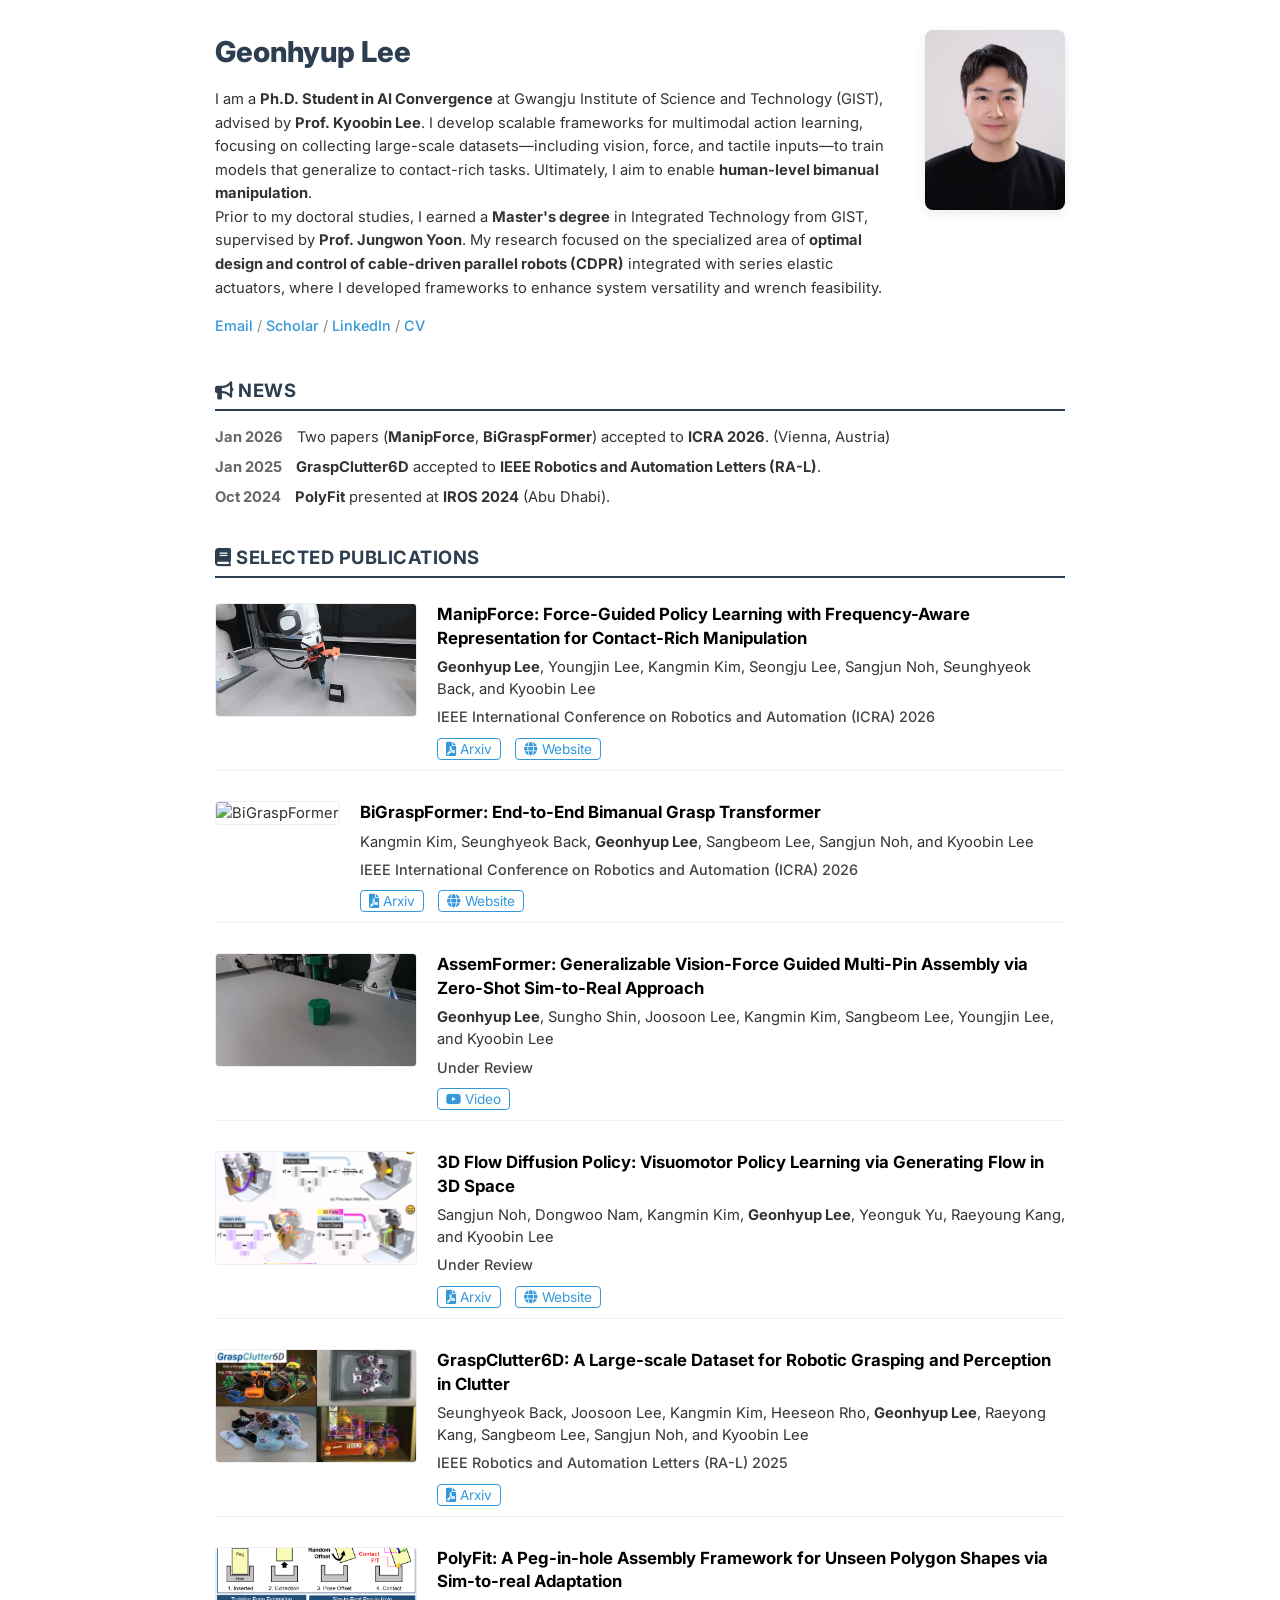
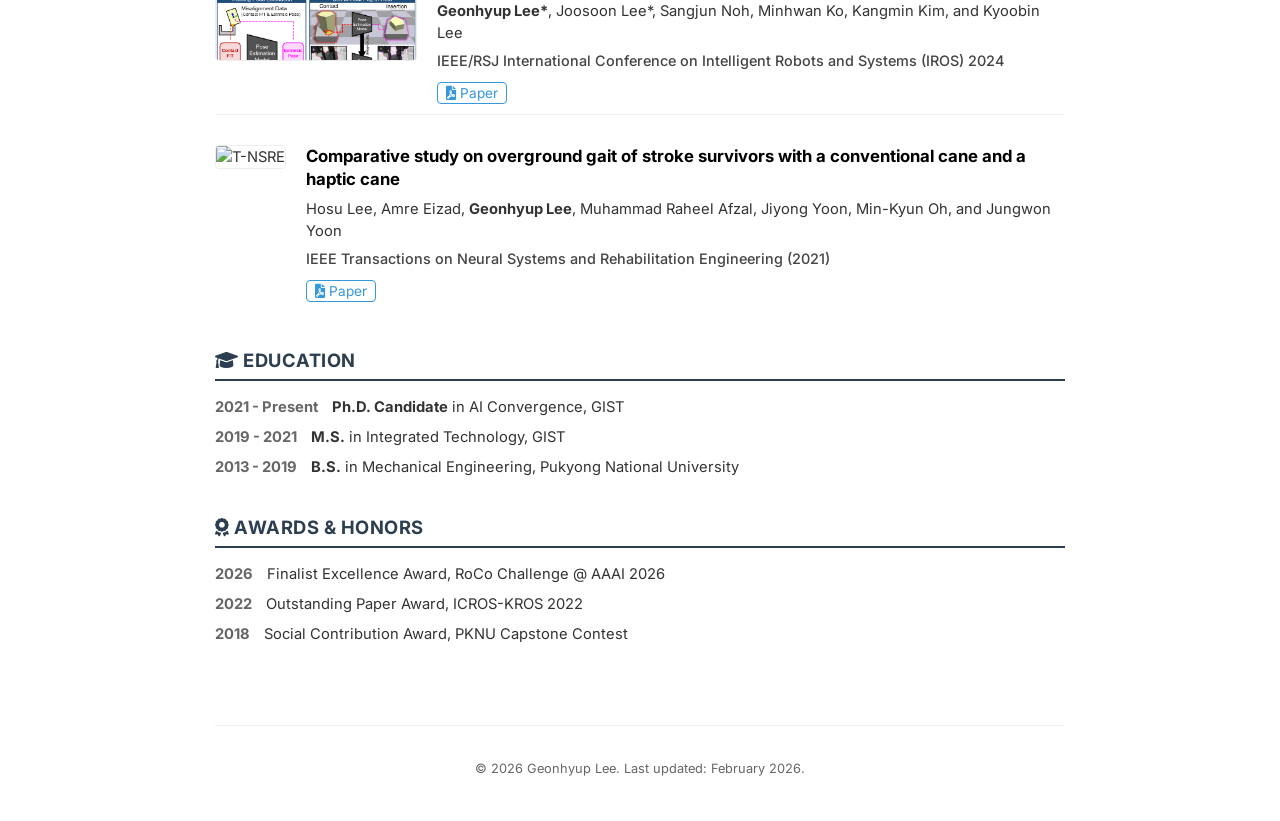
==== index.html @ b57c3291 "Restore PolyFit and correctly add T-NSRE publication" ====
<!DOCTYPE html>
<html lang="ko">

<head>
    <meta charset="UTF-8">
    <meta name="viewport" content="width=device-width, initial-scale=1.0">
    <title>Geonhyup Lee | Ph.D. Student in AI Convergence</title>
    <link rel="stylesheet" href="style.css">
    <link href="https://fonts.googleapis.com/css2?family=Inter:wght@400;500;700;800&display=swap" rel="stylesheet">
    <link rel="stylesheet" href="https://cdnjs.cloudflare.com/ajax/libs/font-awesome/6.0.0/css/all.min.css">
</head>

<body>

    <div class="container">
        <!-- Hero Section -->
        <section class="hero-section">
            <div class="hero-content">
                <h1>Geonhyup Lee</h1>
                <p class="hero-text">
                    I am a <strong>Ph.D. Student in AI Convergence</strong> at Gwangju Institute of Science and
                    Technology (GIST), advised by <strong>Prof. Kyoobin Lee</strong>. I develop scalable frameworks for
                    multimodal action learning, focusing on collecting large-scale datasets—including vision, force, and
                    tactile inputs—to train models that generalize to contact-rich tasks. Ultimately, I aim to enable
                    <strong>human-level bimanual manipulation</strong>.
                </p>
                <p class="hero-text">
                    Prior to my doctoral studies, I earned a <strong>Master's degree</strong> in Integrated Technology
                    from
                    GIST, supervised by <strong>Prof. Jungwon Yoon</strong>. My research focused on the specialized area
                    of <strong>optimal design and control of cable-driven parallel robots (CDPR)</strong> integrated
                    with
                    series elastic actuators, where I developed frameworks to enhance system versatility and wrench
                    feasibility.
                </p>

                <div class="social-links">
                    <a href="mailto:lghjayly@gm.gist.ac.kr">Email</a> /
                    <a href="https://scholar.google.co.kr/citations?user=m7CNdK0AAAAJ" target="_blank">Scholar</a> /
                    <a href="https://www.linkedin.com/in/geonhyup-lee-472a851a5/" target="_blank">LinkedIn</a> /
                    <a href="https://drive.google.com/file/d/1z7LOgZcPQGG_15mgJxErj-S3e8myndfP/view?usp=sharing"
                        target="_blank">CV</a>
                </div>
            </div>
            <div class="hero-img">
                <img src="figure/photo.jpg" alt="Geonhyup Lee" onerror="this.src='https://via.placeholder.com/180'">
            </div>
        </section>

        <!-- News -->
        <section id="news">
            <h3><i class="fas fa-bullhorn"></i> News</h3>
            <ul class="news-list">
                <li><span>Jan 2026</span> Two papers (<strong>ManipForce</strong>, <strong>BiGraspFormer</strong>)
                    accepted to <strong>ICRA 2026</strong>. (Vienna, Austria)</li>
                <li><span>Jan 2025</span> <strong>GraspClutter6D</strong> accepted to <strong>IEEE Robotics and
                        Automation Letters (RA-L)</strong>.</li>
                <li><span>Oct 2024</span> <strong>PolyFit</strong> presented at <strong>IROS 2024</strong> (Abu Dhabi).
                </li>
            </ul>
        </section>

        <!-- Publications -->
        <section id="publications">
            <h3><i class="fas fa-book"></i> Selected Publications</h3>

            <!-- ManipForce (ICRA 2026) -->
            <div class="pub-card">
                <div class="pub-teaser"><img src="figure/manipforce.gif" alt="ManipForce">
                </div>
                <div class="pub-info">
                    <div class="pub-title">ManipForce: Force-Guided Policy Learning with Frequency-Aware Representation
                        for Contact-Rich Manipulation</div>
                    <div class="pub-authors"><strong>Geonhyup Lee</strong>, Youngjin Lee, Kangmin Kim, Seongju Lee,
                        Sangjun Noh, Seunghyeok Back, and Kyoobin Lee</div>
                    <div class="pub-venue">IEEE International Conference on Robotics and Automation (ICRA) 2026</div>
                    <div class="pub-links">
                        <a href="https://arxiv.org/abs/2509.19047" target="_blank"><i class="fas fa-file-pdf"></i>
                            Arxiv</a>
                        <a href="https://sites.google.com/view/manipforce/" target="_blank"><i class="fas fa-globe"></i>
                            Website</a>
                    </div>
                </div>
            </div>

            <!-- BiGraspFormer (ICRA 2026) -->
            <div class="pub-card">
                <div class="pub-teaser"><img src="figure/bigraspformer.gif" alt="BiGraspFormer"></div>
                <div class="pub-info">
                    <div class="pub-title">BiGraspFormer: End-to-End Bimanual Grasp Transformer</div>
                    <div class="pub-authors">Kangmin Kim, Seunghyeok Back, <strong>Geonhyup Lee</strong>, Sangbeom Lee,
                        Sangjun Noh, and Kyoobin Lee</div>
                    <div class="pub-venue">IEEE International Conference on Robotics and Automation (ICRA) 2026</div>
                    <div class="pub-links">
                        <a href="https://arxiv.org/pdf/2509.19142" target="_blank"><i class="fas fa-file-pdf"></i>
                            Arxiv</a>
                        <a href="https://sites.google.com/view/bigraspformer" target="_blank"><i
                                class="fas fa-globe"></i> Website</a>
                    </div>
                </div>
            </div>

            <!-- AssemFormer (Under Review) -->
            <div class="pub-card">
                <div class="pub-teaser"><img src="figure/assemformer.gif" alt="AssemFormer"></div>
                <div class="pub-info">
                    <div class="pub-title">AssemFormer: Generalizable Vision-Force Guided Multi-Pin Assembly via
                        Zero-Shot Sim-to-Real Approach</div>
                    <div class="pub-authors"><strong>Geonhyup Lee</strong>, Sungho Shin, Joosoon Lee, Kangmin Kim,
                        Sangbeom Lee, Youngjin Lee, and Kyoobin Lee</div>
                    <div class="pub-venue">Under Review</div>
                    <div class="pub-links"><a href="https://youtu.be/ONNxIl9NiPQ" target="_blank"><i
                                class="fab fa-youtube"></i> Video</a></div>
                </div>
            </div>

            <!-- 3D Flow Diffusion Policy -->
            <div class="pub-card">
                <div class="pub-teaser"><img src='figure/3dfdp.png' alt="3D Flow Diffusion Policy">
                </div>
                <div class="pub-info">
                    <div class="pub-title">3D Flow Diffusion Policy: Visuomotor Policy Learning via Generating Flow in
                        3D Space</div>
                    <div class="pub-authors">Sangjun Noh, Dongwoo Nam, Kangmin Kim, <strong>Geonhyup Lee</strong>,
                        Yeonguk Yu, Raeyoung Kang, and Kyoobin Lee</div>
                    <div class="pub-venue">Under Review</div>
                    <div class="pub-links">
                        <a href="https://arxiv.org/abs/2509.18676" target="_blank"><i class="fas fa-file-pdf"></i>
                            Arxiv</a>
                        <a href="https://sites.google.com/view/3dfdp/home" target="_blank"><i class="fas fa-globe"></i>
                            Website</a>
                    </div>
                </div>
            </div>

            <!-- GraspClutter6D (RA-L 2025) -->
            <div class="pub-card">
                <div class="pub-teaser"><img src="figure/graspclutter6d.png" alt="GraspClutter6D"></div>
                <div class="pub-info">
                    <div class="pub-title">GraspClutter6D: A Large-scale Dataset for Robotic Grasping and Perception in
                        Clutter</div>
                    <div class="pub-authors">Seunghyeok Back, Joosoon Lee, Kangmin Kim, Heeseon Rho, <strong>Geonhyup
                            Lee</strong>, Raeyong Kang, Sangbeom Lee, Sangjun Noh, and Kyoobin Lee</div>
                    <div class="pub-venue">IEEE Robotics and Automation Letters (RA-L) 2025</div>
                    <div class="pub-links"><a href="https://arxiv.org/pdf/2504.06866" target="_blank"><i
                                class="fas fa-file-pdf"></i> Arxiv</a></div>
                </div>
            </div>

            <!-- PolyFit (IROS 2024) -->
            <div class="pub-card">
                <div class="pub-teaser"><img src="figure/polyfit.png" alt="PolyFit"></div>
                <div class="pub-info">
                    <div class="pub-title">PolyFit: A Peg-in-hole Assembly Framework for Unseen Polygon Shapes via
                        Sim-to-real Adaptation</div>
                    <div class="pub-authors"><strong>Geonhyup Lee*</strong>, Joosoon Lee*, Sangjun Noh, Minhwan Ko,
                        Kangmin Kim, and Kyoobin Lee</div>
                    <div class="pub-venue">IEEE/RSJ International Conference on Intelligent Robots and Systems (IROS)
                        2024</div>
                    <div class="pub-links"><a href="https://ieeexplore.ieee.org/abstract/document/10802554"
                            target="_blank"><i class="fas fa-file-pdf"></i> Paper</a></div>
                </div>
            </div>

            <!-- T-NSRE (2021) -->
            <div class="pub-card">
                <div class="pub-teaser"><img src="figure/tnsre.png" alt="T-NSRE">
                </div>
                <div class="pub-info">
                    <div class="pub-title">Comparative study on overground gait of stroke survivors with a conventional
                        cane and a haptic cane</div>
                    <div class="pub-authors">Hosu Lee, Amre Eizad, <strong>Geonhyup Lee</strong>, Muhammad Raheel Afzal,
                        Jiyong Yoon, Min-Kyun Oh, and Jungwon Yoon</div>
                    <div class="pub-venue">IEEE Transactions on Neural Systems and Rehabilitation Engineering (2021)
                    </div>
                    <div class="pub-links"><a href="https://ieeexplore.ieee.org/abstract/document/9580779"
                            target="_blank"><i class="fas fa-file-pdf"></i> Paper</a></div>
                </div>
            </div>
        </section>

        <!-- Education -->
        <section id="education">
            <h3><i class="fas fa-graduation-cap"></i> Education</h3>
            <ul class="news-list">
                <li><span>2021 - Present</span> <strong>Ph.D. Candidate</strong> in AI Convergence, GIST</li>
                <li><span>2019 - 2021</span> <strong>M.S.</strong> in Integrated Technology, GIST</li>
                <li><span>2013 - 2019</span> <strong>B.S.</strong> in Mechanical Engineering, Pukyong National
                    University</li>
            </ul>
        </section>

        <!-- Awards -->
        <section id="awards">
            <h3><i class="fas fa-award"></i> Awards & Honors</h3>
            <ul class="news-list">
                <li><span>2026</span> Finalist Excellence Award, RoCo Challenge @ AAAI 2026</li>
                <li><span>2022</span> Outstanding Paper Award, ICROS-KROS 2022</li>
                <li><span>2018</span> Social Contribution Award, PKNU Capstone Contest</li>
            </ul>
        </section>

        <footer>
            <p>&copy; 2026 Geonhyup Lee. Last updated: February 2026.</p>
        </footer>
    </div>
</body>

</html>
---- style.css ----
/* 기본 변수 설정 */
:root {
    --primary-color: #2c3e50;
    --accent-color: #3498db;
    --text-main: #333333;
    --text-muted: #666666;
    --bg-light: #f8f9fa;
}

body {
    font-family: 'Inter', -apple-system, sans-serif;
    color: var(--text-main);
    line-height: 1.5;
    margin: 0;
    background-color: #fff;
    font-size: 0.92rem;
    /* 가독성을 위해 살짝 키움 */
}

.container {
    max-width: 850px;
    margin: 0 auto;
    padding: 30px 20px;
}

/* Hero Section: 텍스트 좌측, 사진 우측 */
.hero-section {
    display: flex;
    flex-direction: row;
    justify-content: space-between;
    align-items: flex-start;
    gap: 40px;
    margin-bottom: 40px;
}

.hero-content {
    flex: 1;
}

.hero-content h1 {
    font-size: 1.8rem;
    /* 타이틀 크기 복구 */
    font-weight: 800;
    margin: 0 0 15px 0;
    color: var(--primary-color);
}

.hero-text {
    font-size: 0.92rem;
    /* Shuran Song 교수님 페이지 스타일로 정갈하게 유지하되 조금 키움 */
    line-height: 1.6;
    color: var(--text-main);
    margin: 0;
}

.hero-img {
    flex-shrink: 0;
}

.hero-img img {
    width: 140px;
    /* 요청하신 대로 사진 사이즈 축소 */
    height: auto;
    border-radius: 8px;
    object-fit: cover;
    border: none;
    box-shadow: 0 4px 12px rgba(0, 0, 0, 0.08);
}

/* 모바일 대응 */
@media (max-width: 768px) {
    .hero-section {
        flex-direction: column-reverse;
        align-items: center;
        text-align: center;
    }

    .hero-img img {
        width: 120px;
    }
}

.social-links {
    margin-top: 15px;
    font-size: 0.9rem;
    color: #888;
}

.social-links a {
    text-decoration: none;
    color: var(--accent-color);
    font-weight: 500;
}

.social-links a:hover {
    text-decoration: underline;
}

/* Sections */
h3 {
    font-size: 1.15rem;
    border-bottom: 2px solid var(--primary-color);
    padding-bottom: 5px;
    margin-top: 35px;
    margin-bottom: 15px;
    color: var(--primary-color);
    text-transform: uppercase;
    letter-spacing: 0.5px;
}

.news-list {
    list-style: none;
    padding: 0;
}

.news-list li {
    margin-bottom: 8px;
}

.news-list li span {
    font-weight: 700;
    margin-right: 10px;
    color: var(--text-muted);
}

/* Publication Card */
.pub-card {
    display: flex;
    gap: 20px;
    margin-bottom: 20px;
    padding: 10px 0;
    border-bottom: 1px solid #f0f0f0;
}

.pub-card:last-child {
    border-bottom: none;
}

.pub-teaser img {
    width: 200px;
    height: 112px;
    /* 16:9 aspect ratio (200 * 9 / 16) */
    object-fit: cover;
    /* 이미지가 잘리더라도 영역을 채우도록 설정 */
    border-radius: 4px;
    border: 1px solid #eee;
}

.pub-info {
    flex: 1;
}

.pub-title {
    font-weight: 700;
    font-size: 1.05rem;
    /* 조금 더 키움 */
    color: #000;
    line-height: 1.4;
}

.pub-authors {
    margin: 6px 0;
    font-size: 0.92rem;
    /* 조금 더 키움 */
    color: var(--text-main);
}

.pub-venue {
    font-weight: 500;
    font-size: 0.9rem;
    /* 조금 더 키움 */
    color: #444;
    margin-bottom: 10px;
}

.pub-links a {
    text-decoration: none;
    color: var(--accent-color);
    font-size: 0.85rem;
    /* 조금 더 키움 */
    margin-right: 10px;
    padding: 2px 8px;
    border: 1px solid var(--accent-color);
    border-radius: 4px;
    transition: 0.2s;
}

.pub-links a:hover {
    background: var(--accent-color);
    color: #fff;
}

footer {
    margin-top: 80px;
    padding-top: 20px;
    border-top: 1px solid #eee;
    text-align: center;
    font-size: 0.8rem;
    color: var(--text-muted);
}
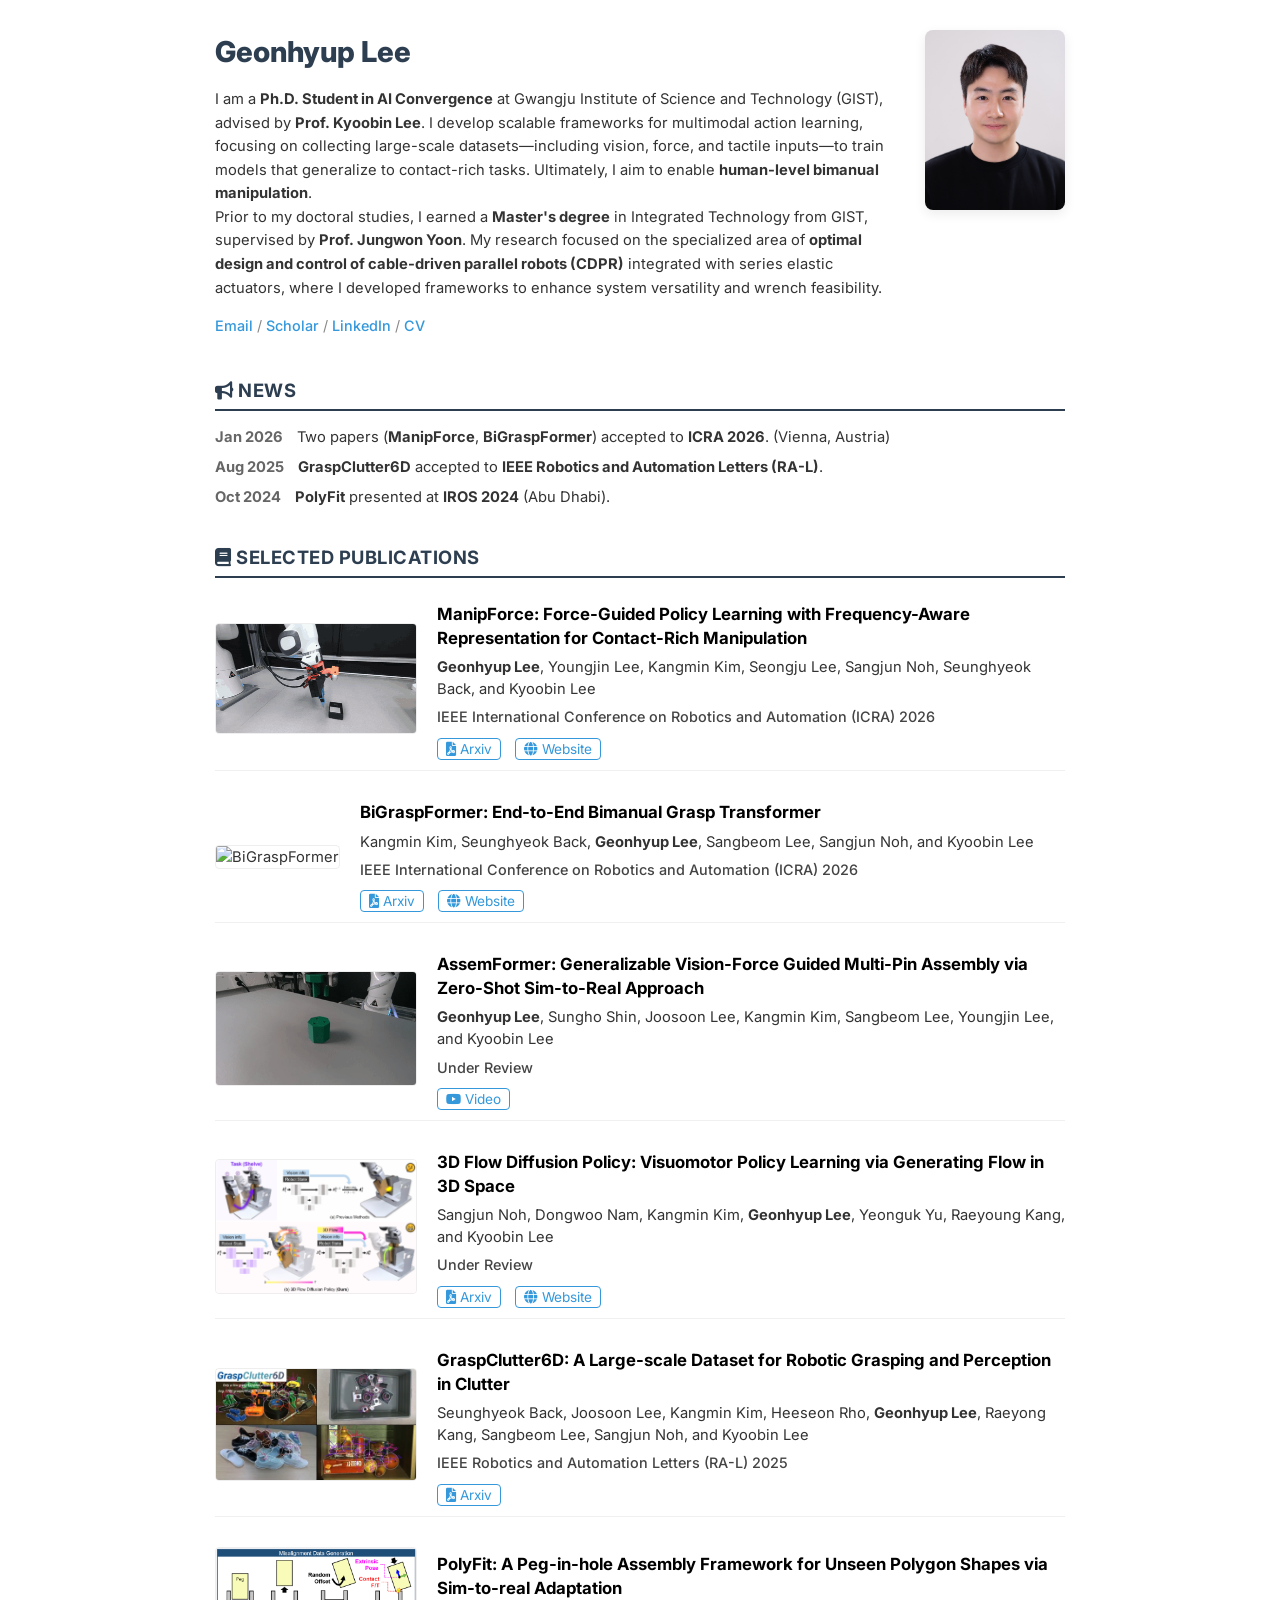
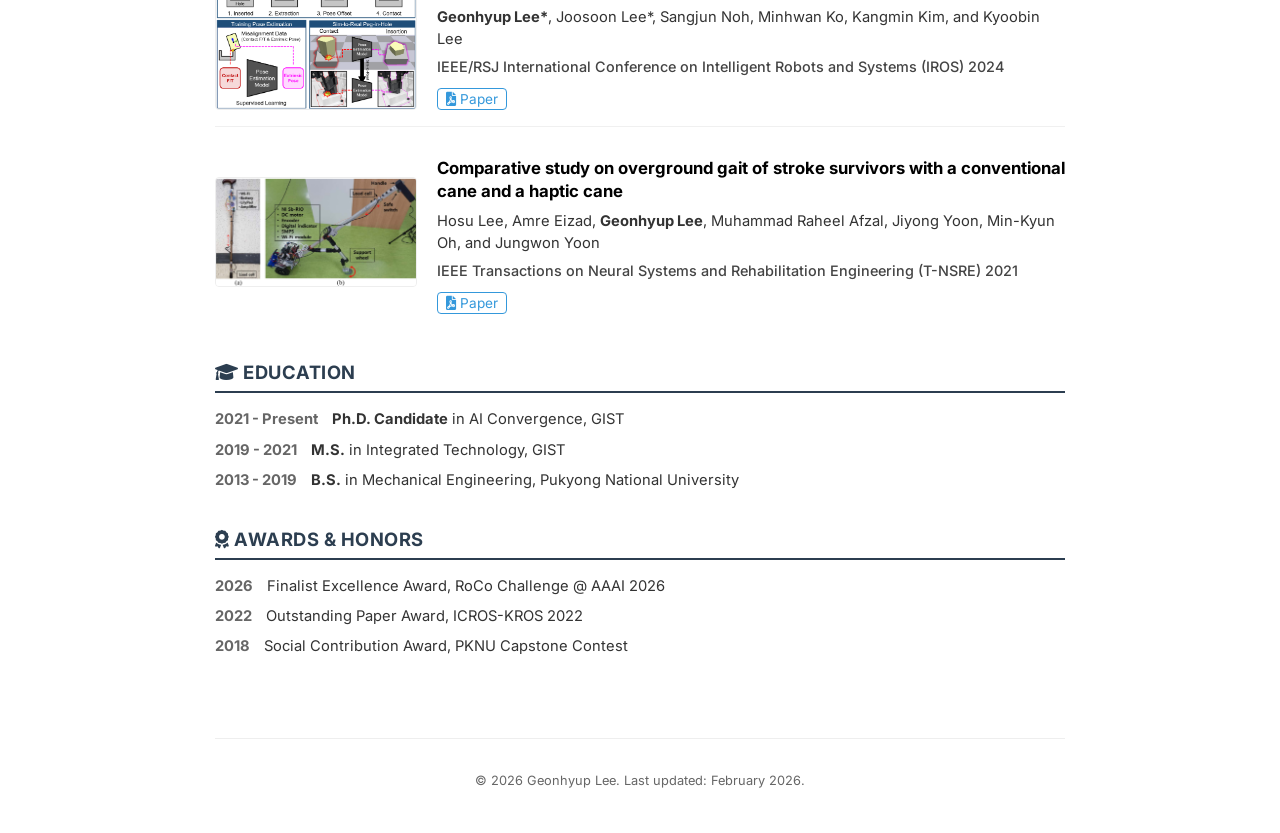
==== commit 34c9c51e: "fsdf" ====
--- a/index.html
+++ b/index.html
@@ -53,7 +53,7 @@
             <ul class="news-list">
                 <li><span>Jan 2026</span> Two papers (<strong>ManipForce</strong>, <strong>BiGraspFormer</strong>)
                     accepted to <strong>ICRA 2026</strong>. (Vienna, Austria)</li>
-                <li><span>Jan 2025</span> <strong>GraspClutter6D</strong> accepted to <strong>IEEE Robotics and
+                <li><span>Aug 2025</span> <strong>GraspClutter6D</strong> accepted to <strong>IEEE Robotics and
                         Automation Letters (RA-L)</strong>.</li>
                 <li><span>Oct 2024</span> <strong>PolyFit</strong> presented at <strong>IROS 2024</strong> (Abu Dhabi).
                 </li>
@@ -171,7 +171,8 @@
                         cane and a haptic cane</div>
                     <div class="pub-authors">Hosu Lee, Amre Eizad, <strong>Geonhyup Lee</strong>, Muhammad Raheel Afzal,
                         Jiyong Yoon, Min-Kyun Oh, and Jungwon Yoon</div>
-                    <div class="pub-venue">IEEE Transactions on Neural Systems and Rehabilitation Engineering (2021)
+                    <div class="pub-venue">IEEE Transactions on Neural Systems and Rehabilitation Engineering (T-NSRE)
+                        2021
                     </div>
                     <div class="pub-links"><a href="https://ieeexplore.ieee.org/abstract/document/9580779"
                             target="_blank"><i class="fas fa-file-pdf"></i> Paper</a></div>
--- a/style.css
+++ b/style.css
@@ -126,6 +126,8 @@
 /* Publication Card */
 .pub-card {
     display: flex;
+    align-items: center;
+    /* 이미지와 텍스트 세로 중앙 정렬 */
     gap: 20px;
     margin-bottom: 20px;
     padding: 10px 0;
@@ -138,10 +140,8 @@
 
 .pub-teaser img {
     width: 200px;
-    height: 112px;
-    /* 16:9 aspect ratio (200 * 9 / 16) */
-    object-fit: cover;
-    /* 이미지가 잘리더라도 영역을 채우도록 설정 */
+    height: auto;
+    /* 비율 유지 */
     border-radius: 4px;
     border: 1px solid #eee;
 }
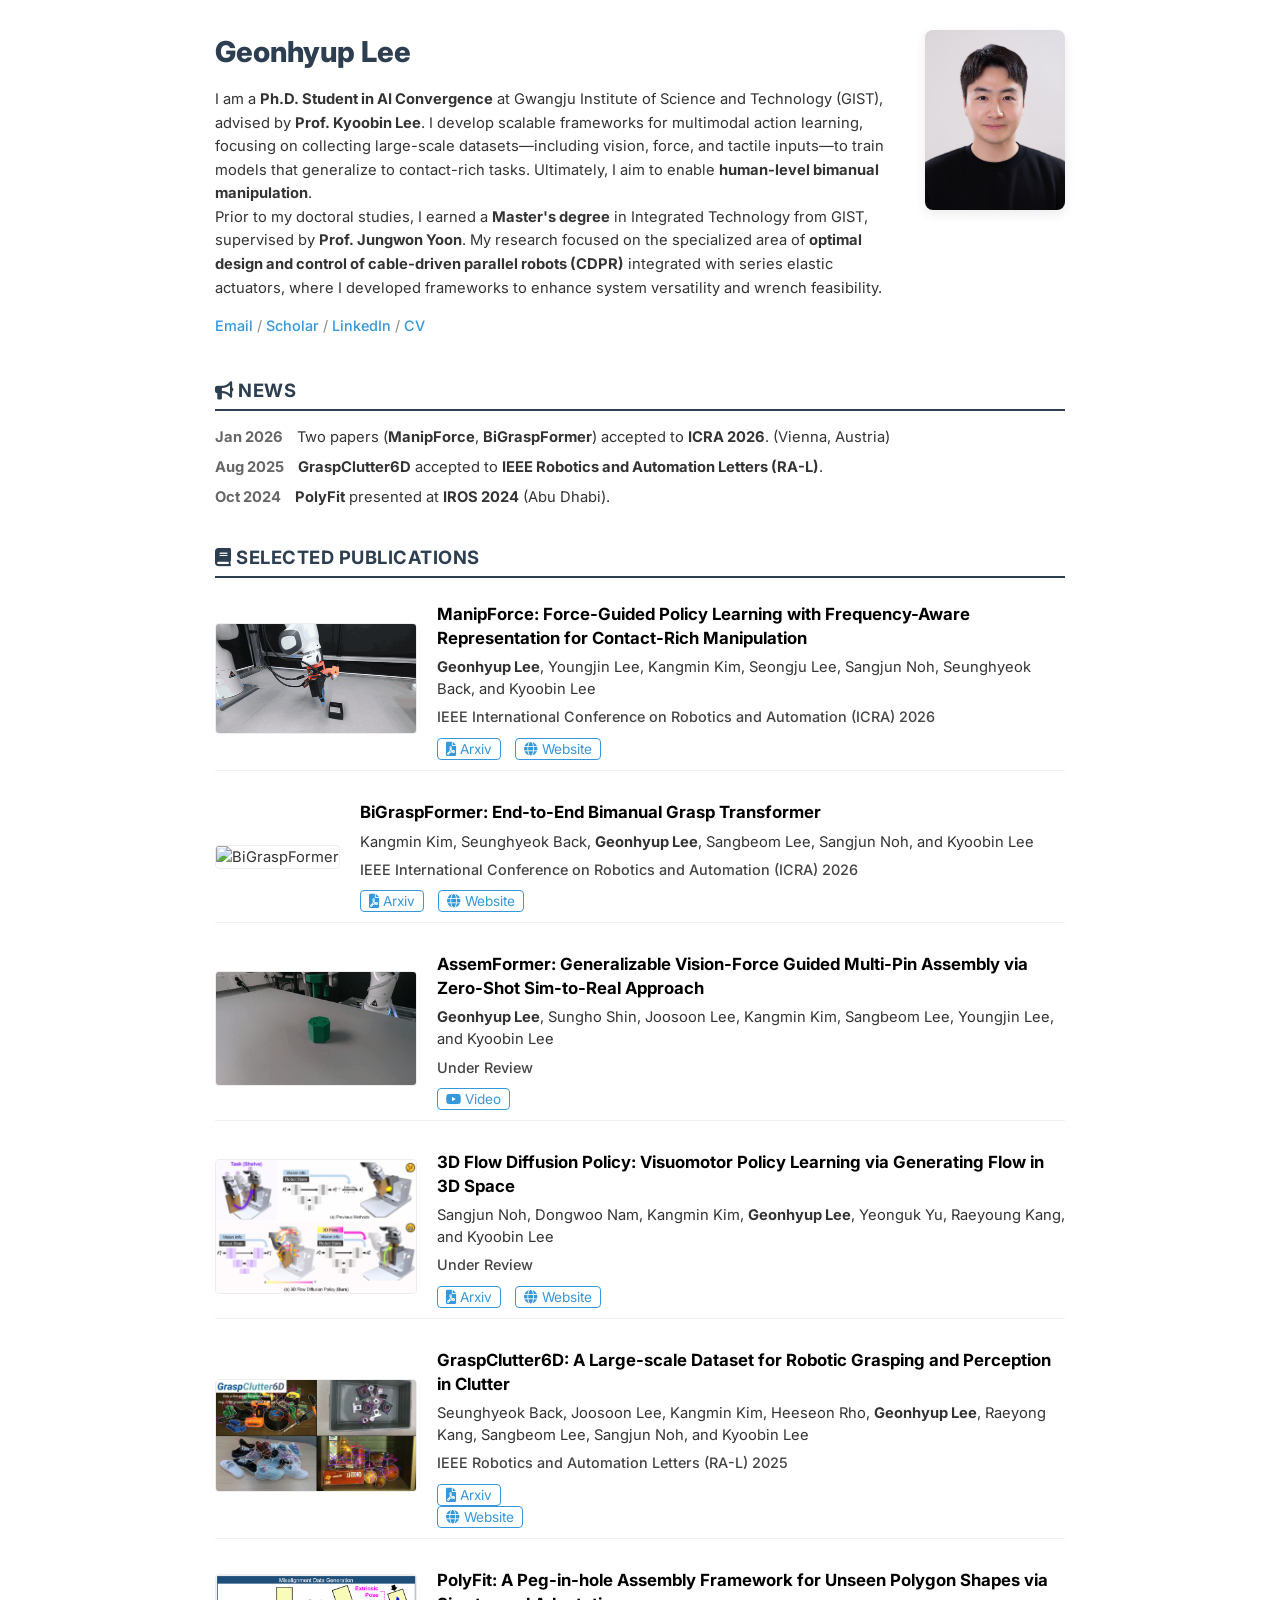
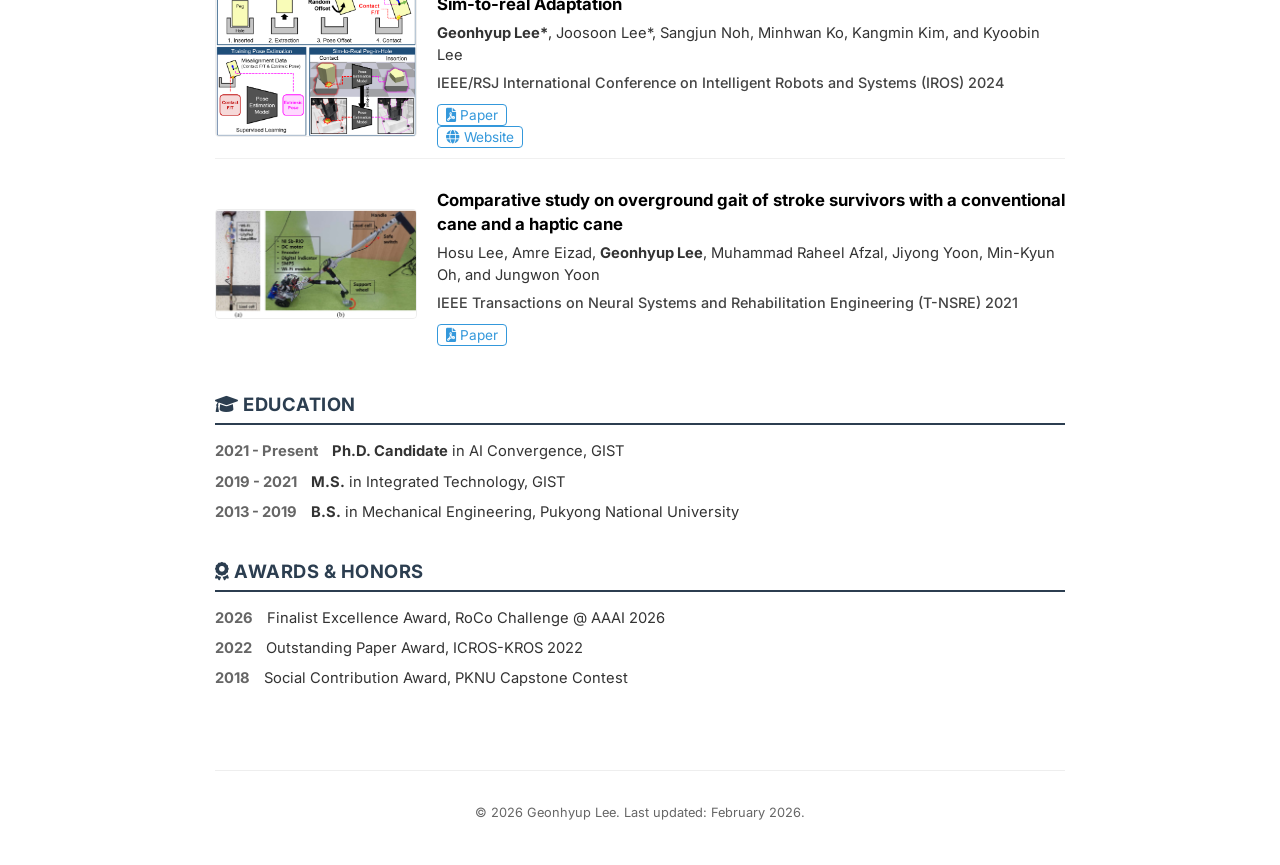
==== commit deec4df1: "fsdf" ====
--- a/index.html
+++ b/index.html
@@ -144,6 +144,8 @@
                     <div class="pub-venue">IEEE Robotics and Automation Letters (RA-L) 2025</div>
                     <div class="pub-links"><a href="https://arxiv.org/pdf/2504.06866" target="_blank"><i
                                 class="fas fa-file-pdf"></i> Arxiv</a></div>
+                    <div class="pub-links"><a href="https://sites.google.com/view/graspclutter6d" target="_blank"><i
+                                class="fas fa-globe"></i> Website</a></div>
                 </div>
             </div>
 
@@ -159,6 +161,8 @@
                         2024</div>
                     <div class="pub-links"><a href="https://ieeexplore.ieee.org/abstract/document/10802554"
                             target="_blank"><i class="fas fa-file-pdf"></i> Paper</a></div>
+                    <div class="pub-links"><a href="https://sites.google.com/view/polyfit-peginhole" target="_blank"><i
+                                class="fas fa-globe"></i> Website</a></div>
                 </div>
             </div>
 
--- a/style.css
+++ b/style.css
@@ -190,6 +190,15 @@
     color: #fff;
 }
 
+/* Responsive for publication card on mobile */
+@media (max-width: 768px) {
+    .pub-card {
+        flex-direction: column;
+        align-items: center;
+        text-align: center;
+    }
+}
+
 footer {
     margin-top: 80px;
     padding-top: 20px;
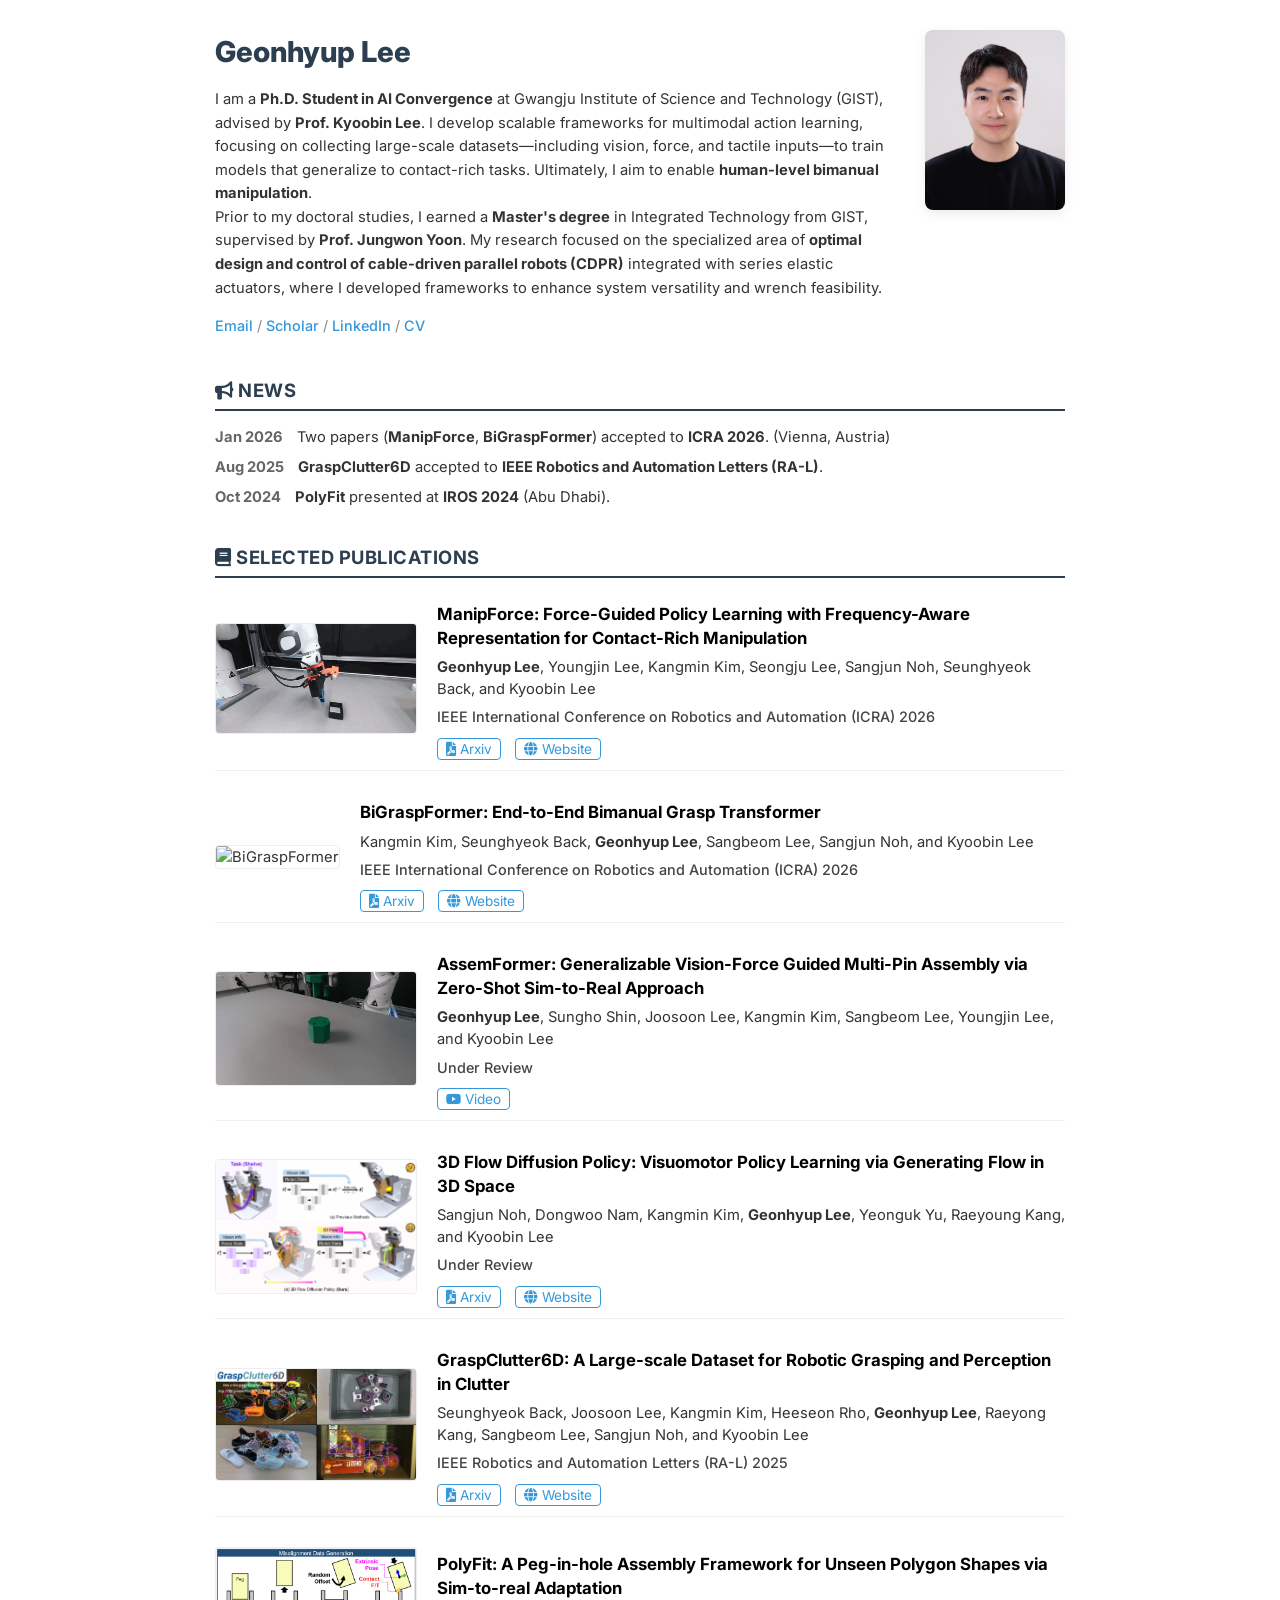
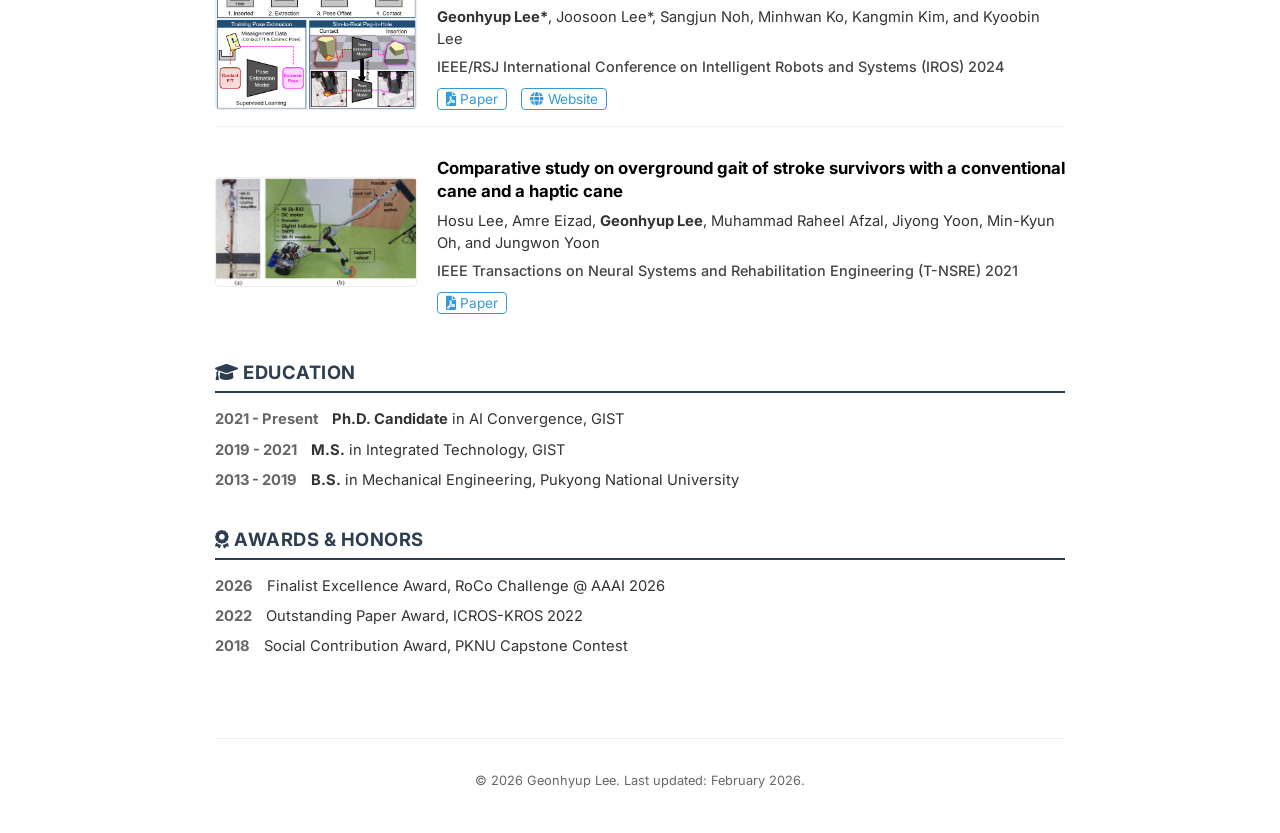
==== commit 8cd8c101: "Fix publication links alignment by consolidating containers" ====
--- a/index.html
+++ b/index.html
@@ -142,10 +142,12 @@
                     <div class="pub-authors">Seunghyeok Back, Joosoon Lee, Kangmin Kim, Heeseon Rho, <strong>Geonhyup
                             Lee</strong>, Raeyong Kang, Sangbeom Lee, Sangjun Noh, and Kyoobin Lee</div>
                     <div class="pub-venue">IEEE Robotics and Automation Letters (RA-L) 2025</div>
-                    <div class="pub-links"><a href="https://arxiv.org/pdf/2504.06866" target="_blank"><i
-                                class="fas fa-file-pdf"></i> Arxiv</a></div>
-                    <div class="pub-links"><a href="https://sites.google.com/view/graspclutter6d" target="_blank"><i
-                                class="fas fa-globe"></i> Website</a></div>
+                    <div class="pub-links">
+                        <a href="https://arxiv.org/pdf/2504.06866" target="_blank"><i class="fas fa-file-pdf"></i>
+                            Arxiv</a>
+                        <a href="https://sites.google.com/view/graspclutter6d" target="_blank"><i
+                                class="fas fa-globe"></i> Website</a>
+                    </div>
                 </div>
             </div>
 
@@ -159,10 +161,12 @@
                         Kangmin Kim, and Kyoobin Lee</div>
                     <div class="pub-venue">IEEE/RSJ International Conference on Intelligent Robots and Systems (IROS)
                         2024</div>
-                    <div class="pub-links"><a href="https://ieeexplore.ieee.org/abstract/document/10802554"
-                            target="_blank"><i class="fas fa-file-pdf"></i> Paper</a></div>
-                    <div class="pub-links"><a href="https://sites.google.com/view/polyfit-peginhole" target="_blank"><i
-                                class="fas fa-globe"></i> Website</a></div>
+                    <div class="pub-links">
+                        <a href="https://ieeexplore.ieee.org/abstract/document/10802554" target="_blank"><i
+                                class="fas fa-file-pdf"></i> Paper</a>
+                        <a href="https://sites.google.com/view/polyfit-peginhole" target="_blank"><i
+                                class="fas fa-globe"></i> Website</a>
+                    </div>
                 </div>
             </div>
 
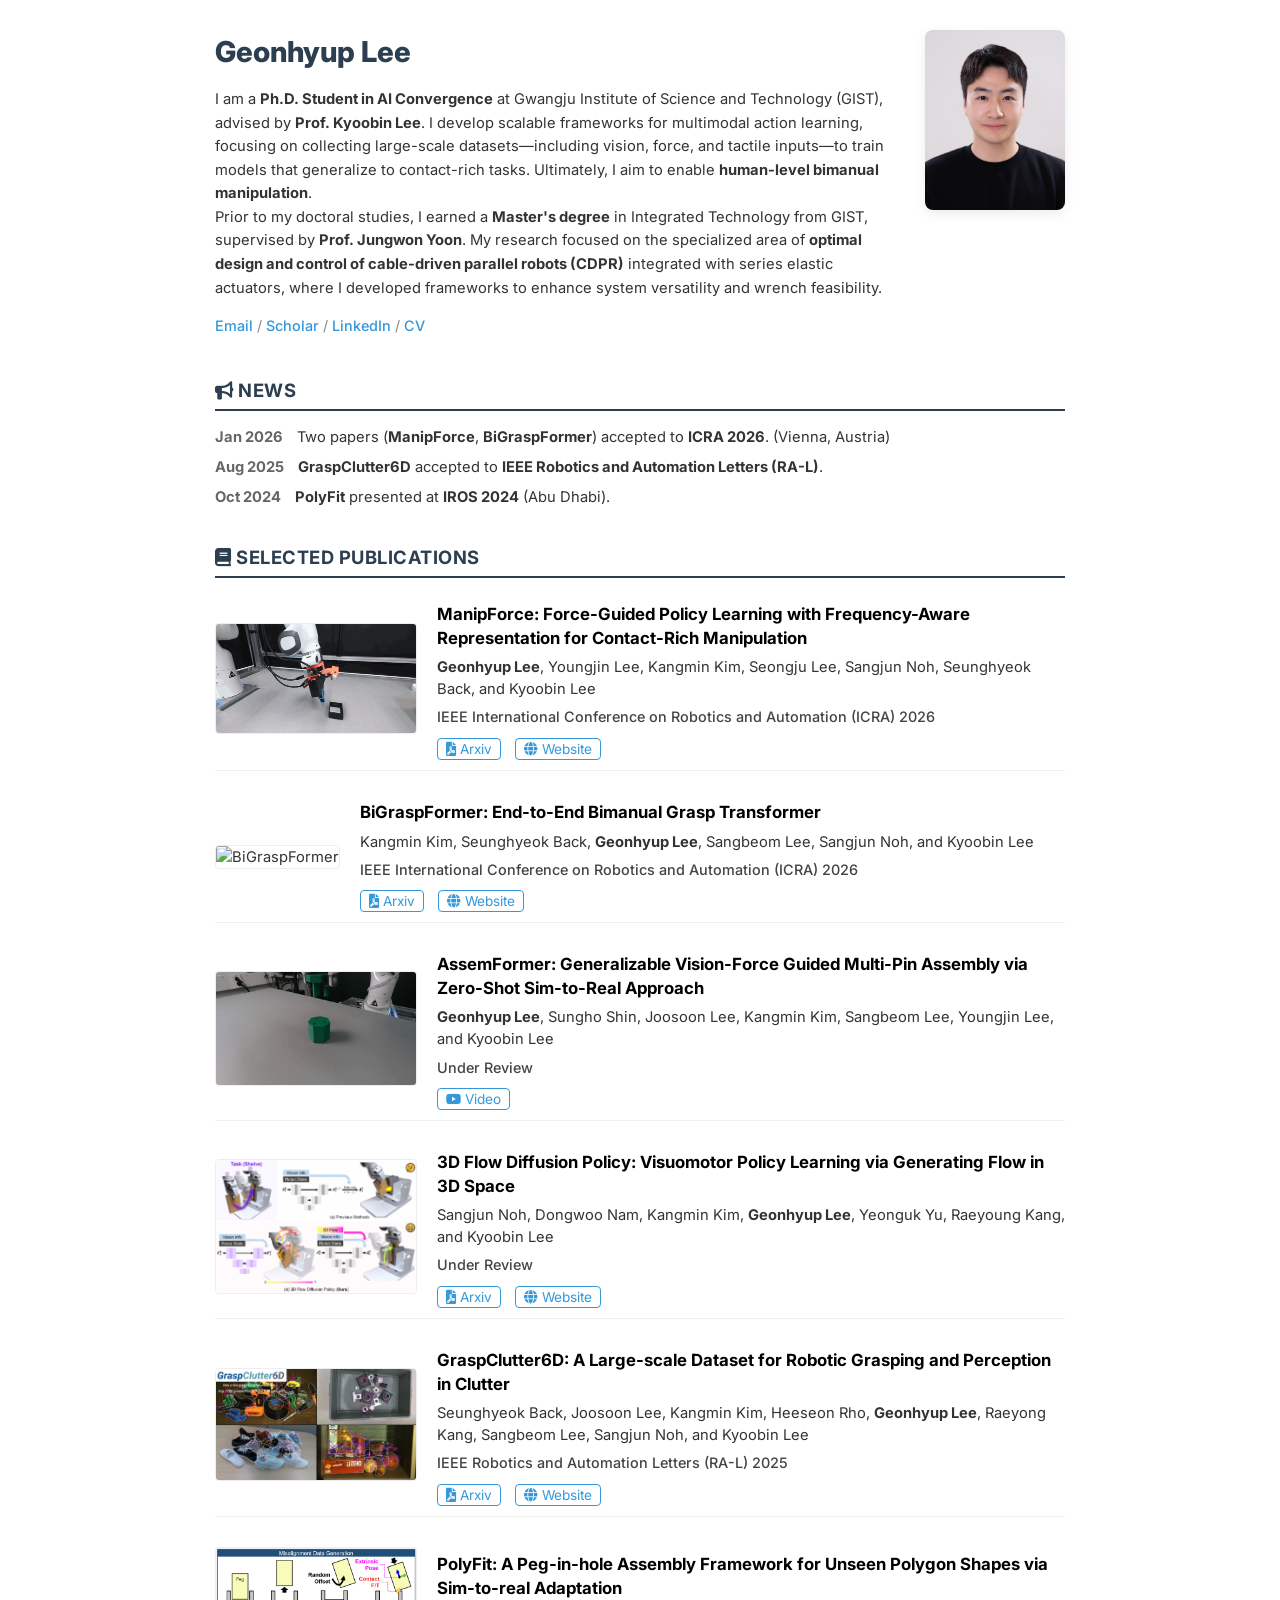
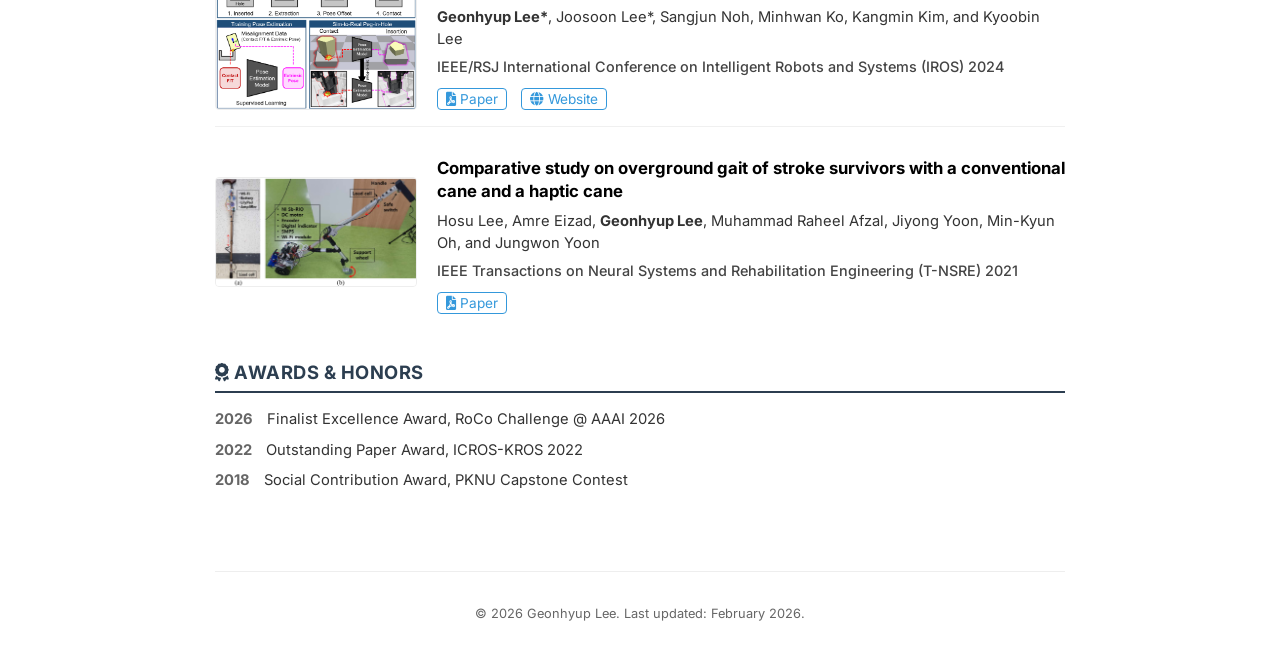
==== commit dda1c591: "sdf" ====
--- a/index.html
+++ b/index.html
@@ -189,7 +189,7 @@
         </section>
 
         <!-- Education -->
-        <section id="education">
+        <!-- <section id="education">
             <h3><i class="fas fa-graduation-cap"></i> Education</h3>
             <ul class="news-list">
                 <li><span>2021 - Present</span> <strong>Ph.D. Candidate</strong> in AI Convergence, GIST</li>
@@ -197,7 +197,7 @@
                 <li><span>2013 - 2019</span> <strong>B.S.</strong> in Mechanical Engineering, Pukyong National
                     University</li>
             </ul>
-        </section>
+        </section> -->
 
         <!-- Awards -->
         <section id="awards">
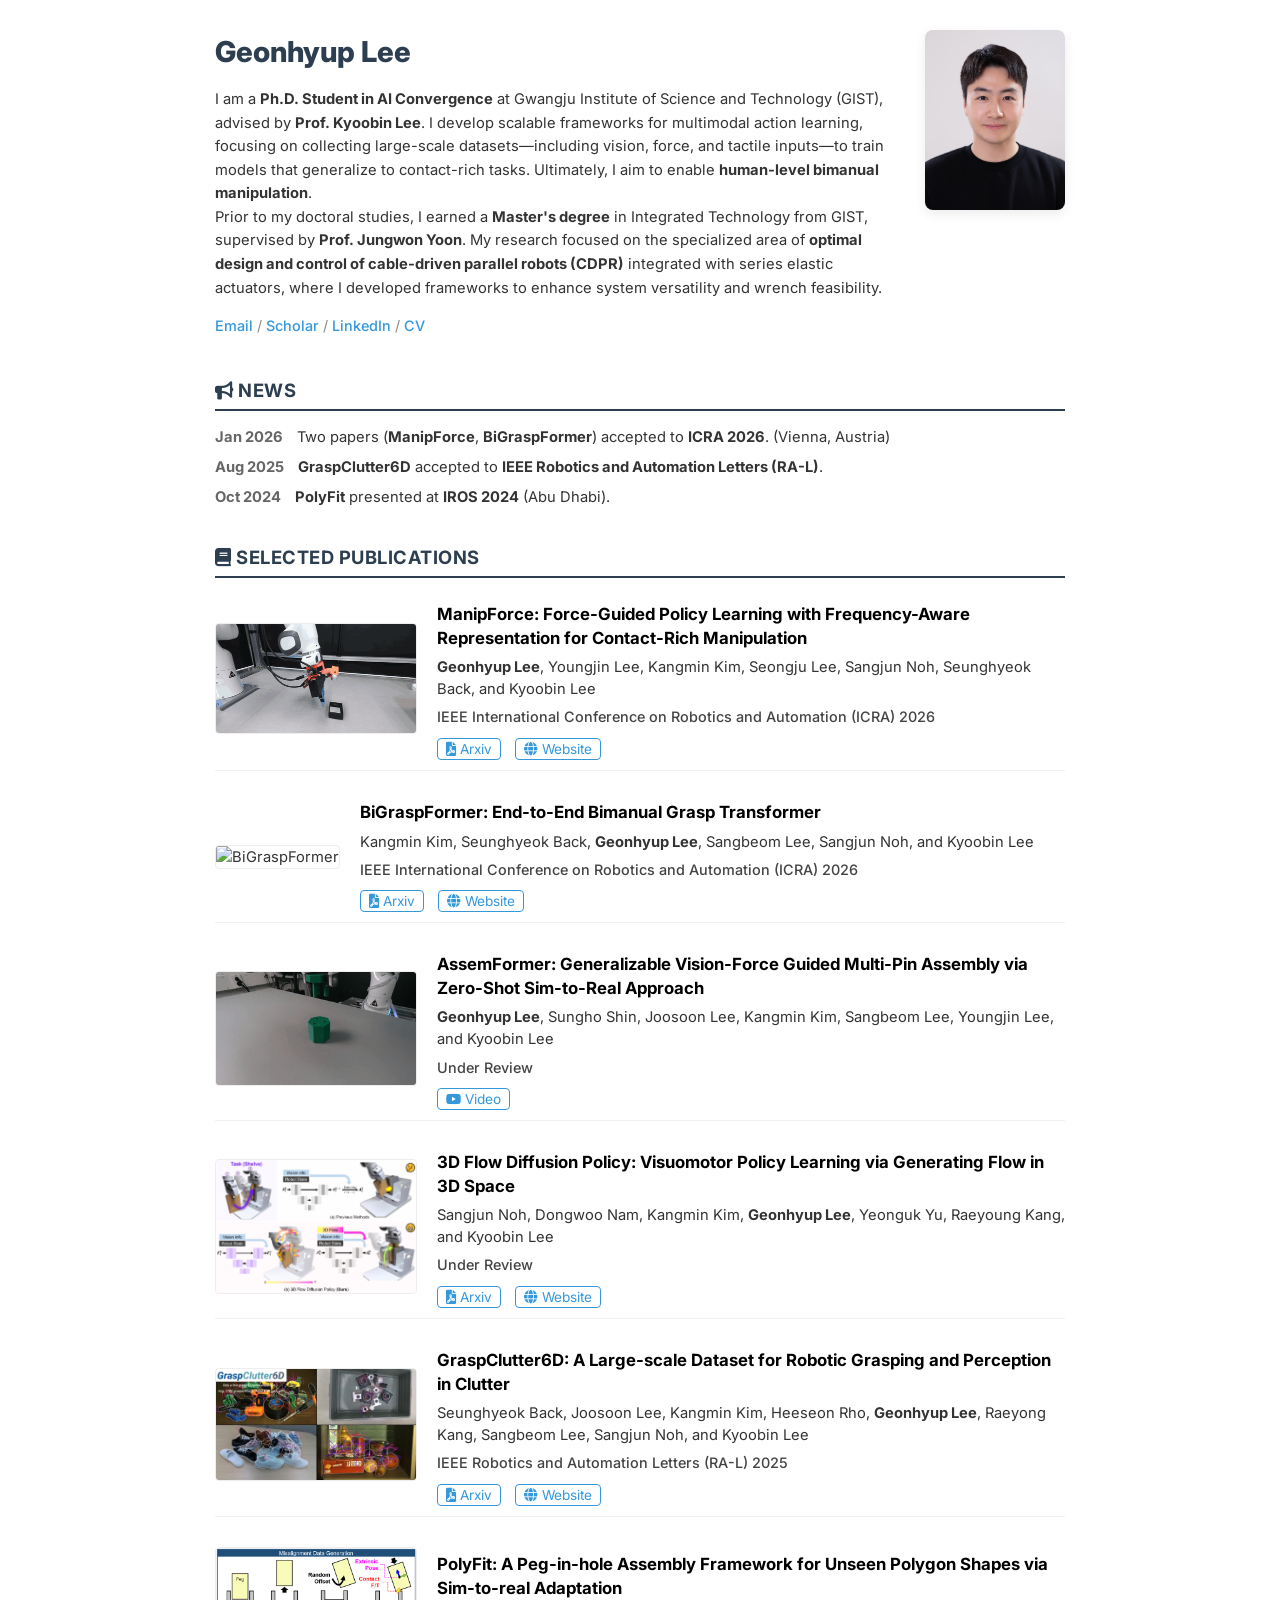
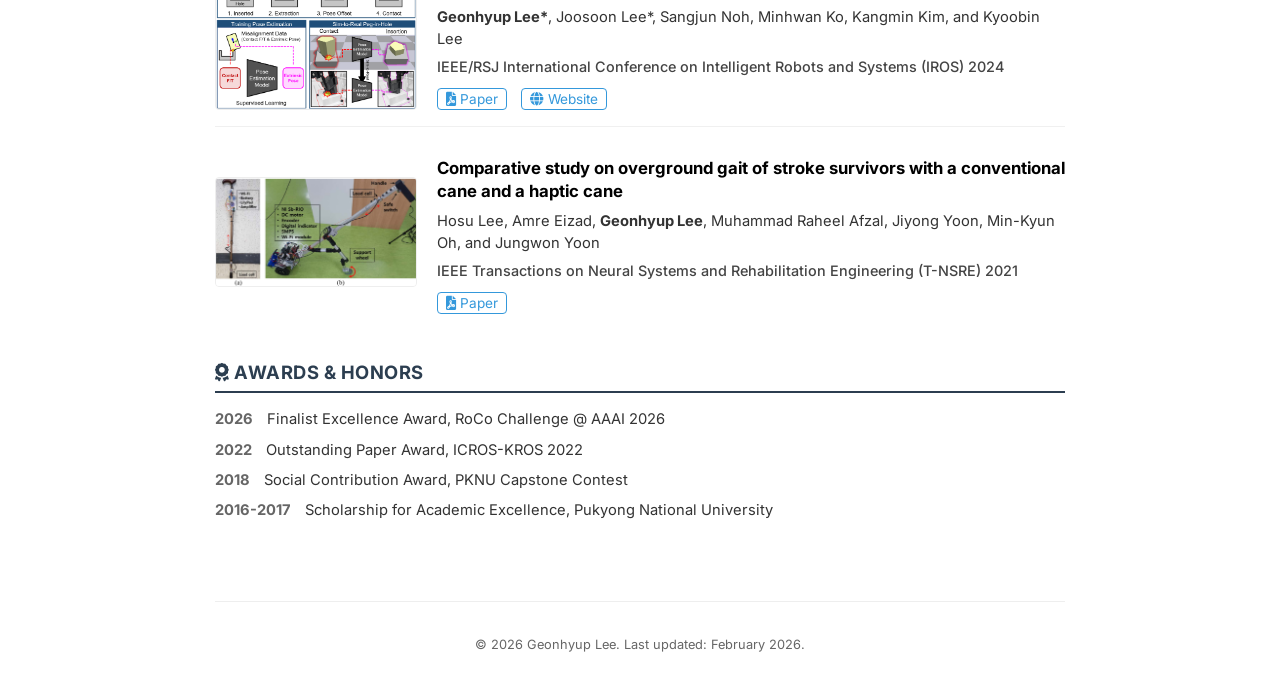
==== commit 81e98282: "Format Scholarship for Academic Excellence entry" ====
--- a/index.html
+++ b/index.html
@@ -206,6 +206,7 @@
                 <li><span>2026</span> Finalist Excellence Award, RoCo Challenge @ AAAI 2026</li>
                 <li><span>2022</span> Outstanding Paper Award, ICROS-KROS 2022</li>
                 <li><span>2018</span> Social Contribution Award, PKNU Capstone Contest</li>
+                <li><span>2016-2017</span> Scholarship for Academic Excellence, Pukyong National University</li>
             </ul>
         </section>
 
